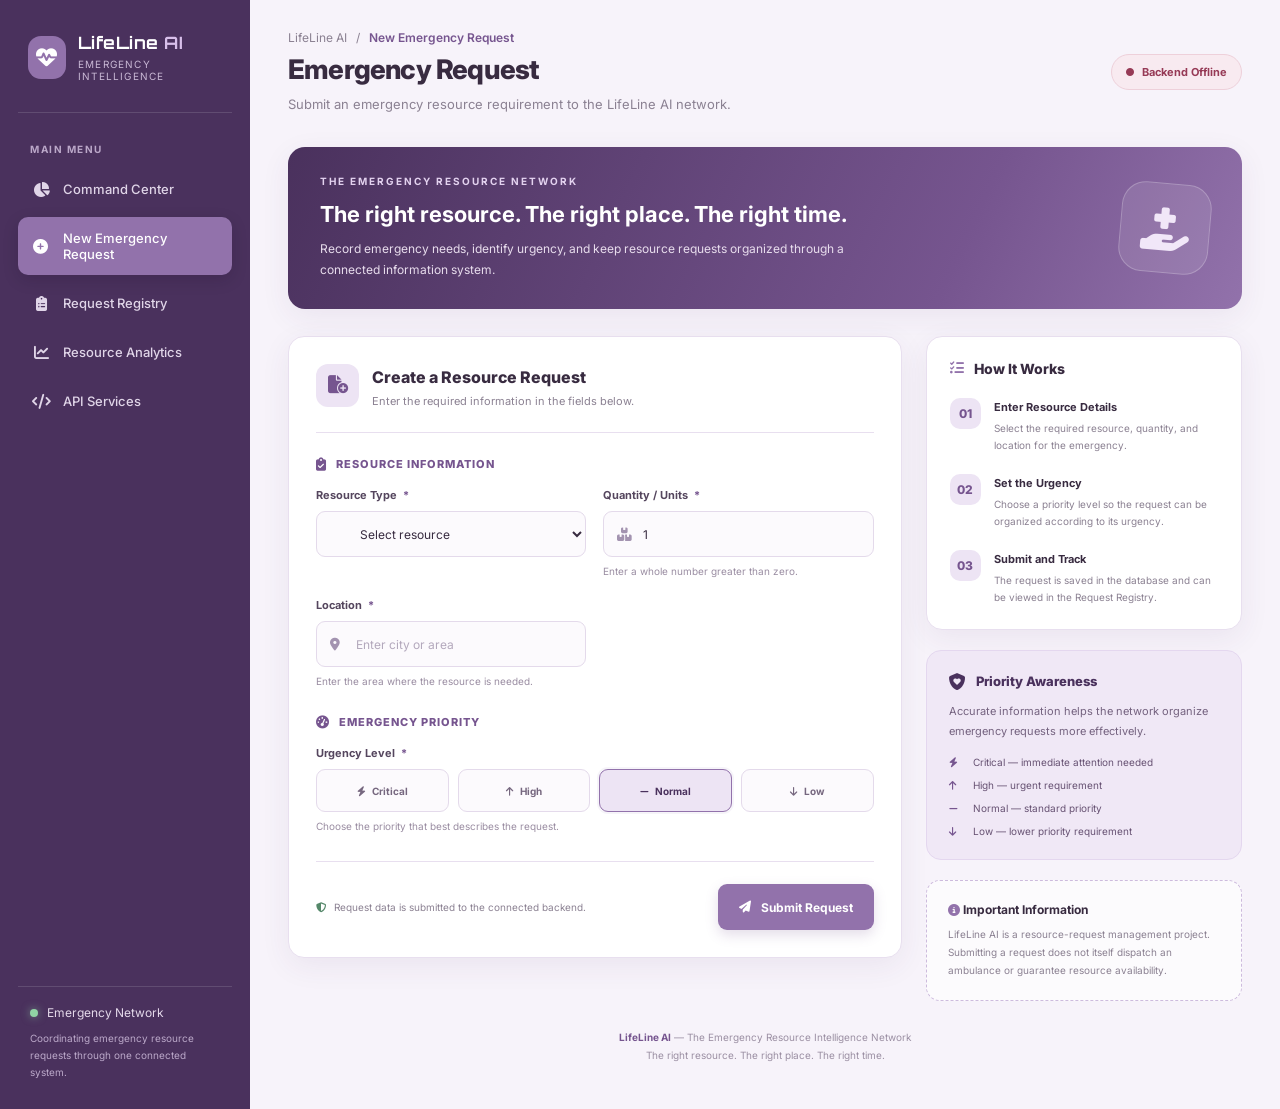
==== frontend/index.html @ 50d8b425 "Initial LifeLine AI project" ====
<!DOCTYPE html>
<html lang="en">
<head>
    <meta charset="UTF-8">
    <meta name="viewport" content="width=device-width, initial-scale=1.0">
    <title>LifeLine AI | New Emergency Request</title>

    <link href="https://fonts.googleapis.com/css2?family=Inter:wght@400;500;600;700;800&display=swap" rel="stylesheet">
    <link href="https://fonts.googleapis.com/css2?family=Orbitron:wght@500;600;700&display=swap" rel="stylesheet">
    <link rel="stylesheet" href="https://cdnjs.cloudflare.com/ajax/libs/font-awesome/6.5.2/css/all.min.css">

    <style>
        * {
            margin: 0;
            padding: 0;
            box-sizing: border-box;
        }

        :root {
            --background: #F7F3FA;
            --surface: #FFFFFF;
            --primary: #9272AB;
            --primary-dark: #76558F;
            --plum: #4A315D;
            --text: #382B40;
            --muted: #8B8192;
            --border: #E8DFEF;
            --lavender: #EDE4F4;
            --soft-purple: #F3ECF8;
            --green: #55886A;
            --red: #C93653;
            --shadow: 0 8px 30px rgba(74, 49, 93, 0.07);
        }

        body {
            font-family: 'Inter', sans-serif;
            background: var(--background);
            color: var(--text);
            min-height: 100vh;
        }

        .layout {
            display: flex;
            min-height: 100vh;
        }

        /* SIDEBAR */

        .sidebar {
            width: 250px;
            min-height: 100vh;
            background: var(--plum);
            color: white;
            padding: 28px 18px;
            display: flex;
            flex-direction: column;
            flex-shrink: 0;
        }

        .brand {
            display: flex;
            align-items: center;
            gap: 12px;
            padding: 4px 10px 30px;
            border-bottom: 1px solid rgba(255,255,255,0.13);
        }

        .brand-icon {
            width: 43px;
            height: 43px;
            background: #9272AB;
            border-radius: 13px;
            display: flex;
            align-items: center;
            justify-content: center;
            font-size: 21px;
        }

        .brand-name {
            font-family: 'Orbitron', sans-serif;
            font-size: 17px;
            font-weight: 700;
            letter-spacing: 0.5px;
        }

        .brand-name span {
            color: #D8BFEA;
        }

        .brand-subtitle {
            color: #C9B8D5;
            font-size: 10px;
            margin-top: 5px;
            letter-spacing: 1.2px;
        }

        .nav-heading {
            font-size: 10px;
            color: #BBA8C9;
            font-weight: 700;
            letter-spacing: 1.5px;
            margin: 30px 12px 13px;
        }

        .nav-link {
            display: flex;
            align-items: center;
            gap: 13px;
            text-decoration: none;
            color: #E0D5E8;
            padding: 13px 14px;
            border-radius: 10px;
            font-size: 13px;
            font-weight: 500;
            margin-bottom: 7px;
            transition: 0.2s ease;
        }

        .nav-link i {
            width: 18px;
            text-align: center;
            font-size: 15px;
        }

        .nav-link:hover {
            background: rgba(255,255,255,0.09);
            color: white;
        }

        .nav-link.active {
            background: #9272AB;
            color: white;
            box-shadow: 0 5px 16px rgba(20, 10, 30, 0.15);
        }

        .sidebar-bottom {
            margin-top: auto;
            padding: 18px 12px 0;
            border-top: 1px solid rgba(255,255,255,0.13);
        }

        .system-status {
            display: flex;
            align-items: center;
            gap: 9px;
            font-size: 12px;
            color: #E4D9EA;
        }

        .status-dot {
            height: 8px;
            width: 8px;
            background: #91D4A5;
            border-radius: 50%;
            box-shadow: 0 0 9px rgba(145,212,165,0.6);
        }

        .sidebar-note {
            font-size: 10px;
            color: #BBA8C9;
            line-height: 1.7;
            margin-top: 10px;
        }

        /* MAIN CONTENT */

        .main {
            flex: 1;
            min-width: 0;
            padding: 30px 38px 40px;
        }

        .topbar {
            display: flex;
            align-items: center;
            justify-content: space-between;
            gap: 18px;
            margin-bottom: 32px;
        }

        .breadcrumb {
            color: var(--muted);
            font-size: 12px;
            margin-bottom: 8px;
        }

        .breadcrumb span {
            color: var(--primary-dark);
            font-weight: 600;
        }

        .page-title {
            font-size: 27px;
            font-weight: 800;
            letter-spacing: -0.8px;
            color: var(--text);
        }

        .page-subtitle {
            color: var(--muted);
            font-size: 13px;
            margin-top: 8px;
            line-height: 1.6;
        }

        .connection {
            display: inline-flex;
            align-items: center;
            gap: 8px;
            background: #E8F4EB;
            color: var(--green);
            border: 1px solid #D2E8D7;
            border-radius: 30px;
            padding: 10px 14px;
            font-size: 11px;
            font-weight: 700;
            white-space: nowrap;
        }

        .connection i {
            font-size: 8px;
        }

        /* INTRO BANNER */

        .welcome-banner {
            position: relative;
            overflow: hidden;
            display: flex;
            justify-content: space-between;
            align-items: center;
            gap: 25px;
            background: linear-gradient(115deg, #4A315D, #76558F 70%, #9272AB);
            border-radius: 17px;
            padding: 28px 32px;
            color: white;
            margin-bottom: 27px;
            box-shadow: var(--shadow);
        }

        .welcome-content {
            position: relative;
            z-index: 1;
            max-width: 650px;
        }

        .eyebrow {
            font-size: 10px;
            letter-spacing: 2px;
            font-weight: 700;
            color: #E3D2EF;
            margin-bottom: 12px;
        }

        .welcome-banner h2 {
            font-size: 22px;
            line-height: 1.4;
            margin-bottom: 8px;
        }

        .welcome-banner p {
            color: #E8DDED;
            font-size: 12px;
            line-height: 1.8;
            max-width: 550px;
        }

        .banner-icon {
            width: 90px;
            height: 90px;
            border: 1px solid rgba(255,255,255,0.22);
            background: rgba(255,255,255,0.10);
            border-radius: 24px;
            display: flex;
            align-items: center;
            justify-content: center;
            flex-shrink: 0;
            font-size: 43px;
            color: #F1E7F8;
            transform: rotate(5deg);
        }

        /* CONTENT GRID */

        .content-grid {
            display: grid;
            grid-template-columns: minmax(0, 1.65fr) minmax(250px, 0.85fr);
            gap: 24px;
            align-items: start;
        }

        .card {
            background: var(--surface);
            border: 1px solid var(--border);
            border-radius: 16px;
            box-shadow: var(--shadow);
        }

        .form-card {
            padding: 27px;
        }

        .card-heading {
            display: flex;
            align-items: flex-start;
            gap: 13px;
            padding-bottom: 22px;
            border-bottom: 1px solid var(--border);
            margin-bottom: 24px;
        }

        .heading-icon {
            width: 43px;
            height: 43px;
            background: var(--lavender);
            color: var(--primary-dark);
            border-radius: 12px;
            display: flex;
            align-items: center;
            justify-content: center;
            font-size: 18px;
            flex-shrink: 0;
        }

        .card-heading h3 {
            font-size: 16px;
            font-weight: 800;
            margin: 3px 0 6px;
        }

        .card-heading p {
            font-size: 11px;
            line-height: 1.6;
            color: var(--muted);
        }

        .form-section-title {
            display: flex;
            align-items: center;
            gap: 9px;
            font-size: 11px;
            font-weight: 800;
            color: var(--primary-dark);
            text-transform: uppercase;
            letter-spacing: 1px;
            margin-bottom: 17px;
        }

        .form-section-title i {
            font-size: 13px;
        }

        .form-grid {
            display: grid;
            grid-template-columns: 1fr 1fr;
            gap: 19px 17px;
            margin-bottom: 26px;
        }

        .field {
            min-width: 0;
        }

        .field.full {
            grid-column: 1 / -1;
        }

        label {
            display: block;
            color: #55465E;
            font-size: 11px;
            font-weight: 700;
            margin-bottom: 9px;
        }

        .required {
            color: var(--primary-dark);
            margin-left: 3px;
        }

        .input-wrap {
            position: relative;
        }

        .input-wrap > i {
            position: absolute;
            left: 14px;
            top: 50%;
            transform: translateY(-50%);
            color: #A393B0;
            font-size: 13px;
            pointer-events: none;
        }

        input,
        select {
            width: 100%;
            height: 46px;
            border: 1px solid #E4DAEB;
            border-radius: 9px;
            padding: 0 13px 0 39px;
            font-family: 'Inter', sans-serif;
            font-size: 12px;
            color: var(--text);
            background: #FCFAFD;
            outline: none;
            transition: 0.2s ease;
        }

        input::placeholder {
            color: #B3A8BC;
        }

        select {
            cursor: pointer;
        }

        input:focus,
        select:focus {
            border-color: var(--primary);
            box-shadow: 0 0 0 3px rgba(146,114,171,0.13);
            background: white;
        }

        .field-help {
            color: #9A8DA2;
            font-size: 10px;
            margin-top: 7px;
            line-height: 1.5;
        }

        .urgency-options {
            display: grid;
            grid-template-columns: repeat(4, minmax(0, 1fr));
            gap: 9px;
        }

        .urgency-option {
            position: relative;
        }

        .urgency-option input {
            position: absolute;
            opacity: 0;
            width: 1px;
            height: 1px;
        }

        .urgency-option label {
            min-height: 43px;
            display: flex;
            align-items: center;
            justify-content: center;
            gap: 6px;
            padding: 8px 5px;
            margin: 0;
            background: #FCFAFD;
            border: 1px solid #E4DAEB;
            border-radius: 9px;
            color: #76677F;
            cursor: pointer;
            font-size: 10px;
            font-weight: 700;
            transition: 0.2s ease;
        }

        .urgency-option label i {
            font-size: 10px;
        }

        .urgency-option input:checked + label {
            background: var(--lavender);
            border-color: var(--primary);
            color: var(--plum);
            box-shadow: 0 0 0 2px rgba(146,114,171,0.08);
        }

        .urgency-option input:focus-visible + label {
            outline: 2px solid var(--primary);
            outline-offset: 3px;
        }

        .form-footer {
            border-top: 1px solid var(--border);
            padding-top: 22px;
            display: flex;
            align-items: center;
            justify-content: space-between;
            gap: 15px;
            flex-wrap: wrap;
        }

        .secure-note {
            display: flex;
            align-items: center;
            gap: 8px;
            font-size: 10px;
            color: var(--muted);
        }

        .secure-note i {
            color: var(--green);
        }

        .submit-btn {
            display: inline-flex;
            align-items: center;
            justify-content: center;
            gap: 10px;
            min-height: 46px;
            border: none;
            border-radius: 9px;
            padding: 0 21px;
            color: white;
            background: var(--primary);
            font-family: 'Inter', sans-serif;
            font-size: 12px;
            font-weight: 700;
            cursor: pointer;
            box-shadow: 0 5px 13px rgba(118,85,143,0.2);
            transition: 0.2s ease;
        }

        .submit-btn:hover {
            background: var(--primary-dark);
            transform: translateY(-1px);
            box-shadow: 0 7px 17px rgba(118,85,143,0.25);
        }

        .submit-btn:disabled {
            opacity: 0.65;
            cursor: wait;
            transform: none;
        }

        /* RIGHT SIDE */

        .right-column {
            display: flex;
            flex-direction: column;
            gap: 20px;
        }

        .info-card {
            padding: 23px;
        }

        .side-title {
            display: flex;
            align-items: center;
            gap: 10px;
            font-size: 14px;
            font-weight: 800;
            margin-bottom: 21px;
        }

        .side-title i {
            color: var(--primary);
        }

        .step {
            display: flex;
            gap: 13px;
            margin-bottom: 20px;
        }

        .step:last-child {
            margin-bottom: 0;
        }

        .step-number {
            width: 31px;
            height: 31px;
            flex-shrink: 0;
            border-radius: 10px;
            background: var(--lavender);
            color: var(--primary-dark);
            display: flex;
            align-items: center;
            justify-content: center;
            font-size: 12px;
            font-weight: 800;
        }

        .step h4 {
            font-size: 11px;
            margin: 2px 0 6px;
        }

        .step p {
            font-size: 10px;
            line-height: 1.7;
            color: var(--muted);
        }

        .priority-card {
            background: #F0E8F6;
            border: 1px solid #E4D7EF;
            border-radius: 15px;
            padding: 22px;
        }

        .priority-heading {
            display: flex;
            align-items: center;
            gap: 10px;
            color: var(--plum);
            font-size: 13px;
            font-weight: 800;
            margin-bottom: 12px;
        }

        .priority-heading i {
            font-size: 17px;
        }

        .priority-card p {
            color: #74627F;
            font-size: 11px;
            line-height: 1.8;
        }

        .priority-list {
            list-style: none;
            margin-top: 15px;
        }

        .priority-list li {
            display: flex;
            align-items: center;
            gap: 9px;
            font-size: 10px;
            color: #675273;
            margin-top: 11px;
        }

        .priority-list i {
            width: 15px;
            color: var(--primary-dark);
        }

        .contact-card {
            padding: 21px;
            border: 1px dashed #CDBBDD;
            border-radius: 14px;
            background: rgba(255,255,255,0.65);
        }

        .contact-card h4 {
            font-size: 12px;
            margin-bottom: 8px;
        }

        .contact-card p {
            font-size: 10px;
            color: var(--muted);
            line-height: 1.8;
        }

        /* FEEDBACK MESSAGE */

        .message {
            display: none;
            padding: 14px 16px;
            margin-bottom: 20px;
            border-radius: 10px;
            font-size: 12px;
            line-height: 1.7;
        }

        .message.success {
            display: block;
            background: #E8F4EB;
            color: #356D49;
            border: 1px solid #CDE6D3;
        }

        .message.error {
            display: block;
            background: #F8EAF0;
            color: #963A56;
            border: 1px solid #EED0DA;
        }

        .footer {
            text-align: center;
            padding: 27px 0 5px;
            color: #9B8FA3;
            font-size: 10px;
            line-height: 1.8;
        }

        .footer span {
            color: var(--primary-dark);
            font-weight: 700;
        }

        /* RESPONSIVE */

        @media (max-width: 1100px) {
            .main {
                padding: 27px 24px;
            }

            .content-grid {
                grid-template-columns: minmax(0, 1fr);
            }

            .right-column {
                display: grid;
                grid-template-columns: 1fr 1fr;
                align-items: start;
            }

            .contact-card {
                grid-column: 1 / -1;
            }
        }

        @media (max-width: 760px) {
            .layout {
                flex-direction: column;
            }

            .sidebar {
                width: 100%;
                min-height: auto;
                padding: 17px;
            }

            .brand {
                padding-bottom: 16px;
            }

            .nav-heading,
            .sidebar-bottom {
                display: none;
            }

            .sidebar nav {
                display: flex;
                gap: 7px;
                overflow-x: auto;
                padding-top: 14px;
            }

            .nav-link {
                flex-shrink: 0;
                margin: 0;
                padding: 11px 12px;
                font-size: 11px;
            }

            .nav-link i {
                font-size: 13px;
            }

            .main {
                padding: 24px 17px;
            }

            .topbar {
                align-items: flex-start;
                flex-direction: column;
                margin-bottom: 24px;
            }

            .page-title {
                font-size: 23px;
            }

            .welcome-banner {
                padding: 23px;
            }

            .welcome-banner h2 {
                font-size: 19px;
            }

            .banner-icon {
                width: 62px;
                height: 62px;
                font-size: 29px;
                border-radius: 18px;
            }

            .form-card {
                padding: 21px 17px;
            }

            .right-column {
                grid-template-columns: 1fr;
            }

            .contact-card {
                grid-column: auto;
            }
        }

        @media (max-width: 480px) {
            .welcome-banner {
                padding: 20px;
            }

            .banner-icon {
                display: none;
            }

            .form-grid {
                grid-template-columns: 1fr;
                gap: 17px;
            }

            .field.full {
                grid-column: auto;
            }

            .urgency-options {
                grid-template-columns: 1fr 1fr;
            }

            .form-footer {
                align-items: stretch;
                flex-direction: column;
            }

            .submit-btn {
                width: 100%;
            }
        }
    </style>
</head>

<body>

<div class="layout">

    <!-- SIDEBAR -->
    <aside class="sidebar">

        <div class="brand">
            <div class="brand-icon">
                <i class="fa-solid fa-heart-pulse"></i>
            </div>

            <div>
                <div class="brand-name">LifeLine <span>AI</span></div>
                <div class="brand-subtitle">EMERGENCY INTELLIGENCE</div>
            </div>
        </div>

        <div class="nav-heading">MAIN MENU</div>

        <nav>
            <a href="dashboard.html" class="nav-link">
                <i class="fa-solid fa-chart-pie"></i>
                <span>Command Center</span>
            </a>

            <a href="index.html" class="nav-link active">
                <i class="fa-solid fa-plus-circle"></i>
                <span>New Emergency Request</span>
            </a>

            <a href="requests.html" class="nav-link">
                <i class="fa-solid fa-clipboard-list"></i>
                <span>Request Registry</span>
            </a>

            <a href="dashboard.html#analytics" class="nav-link">
                <i class="fa-solid fa-chart-line"></i>
                <span>Resource Analytics</span>
            </a>

            <a href="http://127.0.0.1:8000/docs" target="_blank" rel="noopener" class="nav-link">
                <i class="fa-solid fa-code"></i>
                <span>API Services</span>
            </a>
        </nav>

        <div class="sidebar-bottom">
            <div class="system-status">
                <span class="status-dot"></span>
                <span>Emergency Network</span>
            </div>

            <p class="sidebar-note">
                Coordinating emergency resource requests through one connected system.
            </p>
        </div>

    </aside>

    <!-- MAIN CONTENT -->
    <main class="main">

        <header class="topbar">
            <div>
                <div class="breadcrumb">
                    LifeLine AI &nbsp; / &nbsp; <span>New Emergency Request</span>
                </div>

                <h1 class="page-title">Emergency Request</h1>

                <p class="page-subtitle">
                    Submit an emergency resource requirement to the LifeLine AI network.
                </p>
            </div>

            <div class="connection" id="connectionStatus">
                <i class="fa-solid fa-circle"></i>
                <span>Checking connection...</span>
            </div>
        </header>

        <!-- WELCOME BANNER -->
        <section class="welcome-banner">
            <div class="welcome-content">
                <div class="eyebrow">THE EMERGENCY RESOURCE NETWORK</div>

                <h2>The right resource. The right place. The right time.</h2>

                <p>
                    Record emergency needs, identify urgency, and keep resource
                    requests organized through a connected information system.
                </p>
            </div>

            <div class="banner-icon">
                <i class="fa-solid fa-hand-holding-medical"></i>
            </div>
        </section>

        <div id="formMessage" class="message" role="status" aria-live="polite"></div>

        <div class="content-grid">

            <!-- REQUEST FORM -->
            <section class="card form-card">

                <div class="card-heading">
                    <div class="heading-icon">
                        <i class="fa-solid fa-file-circle-plus"></i>
                    </div>

                    <div>
                        <h3>Create a Resource Request</h3>
                        <p>Enter the required information in the fields below.</p>
                    </div>
                </div>

                <form id="requestForm">

                    <div class="form-section-title">
                        <i class="fa-solid fa-clipboard-check"></i>
                        Resource Information
                    </div>

                    <div class="form-grid">

                        <div class="field">
                            <label for="resource">
                                Resource Type <span class="required">*</span>
                            </label>

                            <div class="input-wrap">
                                <i class="fa-solid fa-box-medical"></i>

                                <select id="resource" name="resource" required>
                                    <option value="">Select resource</option>
                                    <option value="Blood">Blood</option>
                                    <option value="Medical Supplies">Medical Supplies</option>
                                    <option value="Ambulance">Ambulance</option>
                                </select>
                            </div>
                        </div>

                        <div class="field" id="bloodGroupField">
                            <label for="blood_group">
                                Blood Group
                            </label>

                            <div class="input-wrap">
                                <i class="fa-solid fa-droplet"></i>

                                <select id="blood_group" name="blood_group">
                                    <option value="">Select blood group</option>
                                    <option value="A+">A+</option>
                                    <option value="A-">A-</option>
                                    <option value="B+">B+</option>
                                    <option value="B-">B-</option>
                                    <option value="AB+">AB+</option>
                                    <option value="AB-">AB-</option>
                                    <option value="O+">O+</option>
                                    <option value="O-">O-</option>
                                </select>
                            </div>

                            <p class="field-help">Required only when Blood is selected.</p>
                        </div>

                        <div class="field">
                            <label for="units">
                                Quantity / Units <span class="required">*</span>
                            </label>

                            <div class="input-wrap">
                                <i class="fa-solid fa-boxes-stacked"></i>

                                <input
                                    type="number"
                                    id="units"
                                    name="units"
                                    min="1"
                                    step="1"
                                    value="1"
                                    required
                                    placeholder="Enter quantity"
                                >
                            </div>

                            <p class="field-help">Enter a whole number greater than zero.</p>
                        </div>

                        <div class="field">
                            <label for="location">
                                Location <span class="required">*</span>
                            </label>

                            <div class="input-wrap">
                                <i class="fa-solid fa-location-dot"></i>

                                <input
                                    type="text"
                                    id="location"
                                    name="location"
                                    required
                                    minlength="2"
                                    maxlength="150"
                                    placeholder="Enter city or area"
                                >
                            </div>

                            <p class="field-help">Enter the area where the resource is needed.</p>
                        </div>

                    </div>

                    <div class="form-section-title">
                        <i class="fa-solid fa-gauge-high"></i>
                        Emergency Priority
                    </div>

                    <div class="field full" style="margin-bottom: 27px;">

                        <label>
                            Urgency Level <span class="required">*</span>
                        </label>

                        <div class="urgency-options">

                            <div class="urgency-option">
                                <input
                                    type="radio"
                                    id="urgencyCritical"
                                    name="urgency"
                                    value="Critical"
                                    required
                                >
                                <label for="urgencyCritical">
                                    <i class="fa-solid fa-bolt"></i>
                                    Critical
                                </label>
                            </div>

                            <div class="urgency-option">
                                <input
                                    type="radio"
                                    id="urgencyHigh"
                                    name="urgency"
                                    value="High"
                                >
                                <label for="urgencyHigh">
                                    <i class="fa-solid fa-arrow-up"></i>
                                    High
                                </label>
                            </div>

                            <div class="urgency-option">
                                <input
                                    type="radio"
                                    id="urgencyNormal"
                                    name="urgency"
                                    value="Normal"
                                    checked
                                >
                                <label for="urgencyNormal">
                                    <i class="fa-solid fa-minus"></i>
                                    Normal
                                </label>
                            </div>

                            <div class="urgency-option">
                                <input
                                    type="radio"
                                    id="urgencyLow"
                                    name="urgency"
                                    value="Low"
                                >
                                <label for="urgencyLow">
                                    <i class="fa-solid fa-arrow-down"></i>
                                    Low
                                </label>
                            </div>

                        </div>

                        <p class="field-help">
                            Choose the priority that best describes the request.
                        </p>

                    </div>

                    <div class="form-footer">

                        <div class="secure-note">
                            <i class="fa-solid fa-shield-halved"></i>
                            Request data is submitted to the connected backend.
                        </div>

                        <button type="submit" class="submit-btn" id="submitBtn">
                            <i class="fa-solid fa-paper-plane"></i>
                            <span>Submit Request</span>
                        </button>

                    </div>

                </form>
            </section>

            <!-- INFORMATION PANEL -->
            <aside class="right-column">

                <section class="card info-card">

                    <h3 class="side-title">
                        <i class="fa-solid fa-list-check"></i>
                        How It Works
                    </h3>

                    <div class="step">
                        <div class="step-number">01</div>
                        <div>
                            <h4>Enter Resource Details</h4>
                            <p>
                                Select the required resource, quantity, and
                                location for the emergency.
                            </p>
                        </div>
                    </div>

                    <div class="step">
                        <div class="step-number">02</div>
                        <div>
                            <h4>Set the Urgency</h4>
                            <p>
                                Choose a priority level so the request can be
                                organized according to its urgency.
                            </p>
                        </div>
                    </div>

                    <div class="step">
                        <div class="step-number">03</div>
                        <div>
                            <h4>Submit and Track</h4>
                            <p>
                                The request is saved in the database and can
                                be viewed in the Request Registry.
                            </p>
                        </div>
                    </div>

                </section>

                <section class="priority-card">

                    <h3 class="priority-heading">
                        <i class="fa-solid fa-shield-heart"></i>
                        Priority Awareness
                    </h3>

                    <p>
                        Accurate information helps the network organize
                        emergency requests more effectively.
                    </p>

                    <ul class="priority-list">
                        <li>
                            <i class="fa-solid fa-bolt"></i>
                            Critical — immediate attention needed
                        </li>

                        <li>
                            <i class="fa-solid fa-arrow-up"></i>
                            High — urgent requirement
                        </li>

                        <li>
                            <i class="fa-solid fa-minus"></i>
                            Normal — standard priority
                        </li>

                        <li>
                            <i class="fa-solid fa-arrow-down"></i>
                            Low — lower priority requirement
                        </li>
                    </ul>

                </section>

                <section class="contact-card">
                    <h4>
                        <i class="fa-solid fa-circle-info" style="color: #9272AB;"></i>
                        Important Information
                    </h4>

                    <p>
                        LifeLine AI is a resource-request management project.
                        Submitting a request does not itself dispatch an
                        ambulance or guarantee resource availability.
                    </p>
                </section>

            </aside>

        </div>

        <footer class="footer">
            <span>LifeLine AI</span> — The Emergency Resource Intelligence Network
            <br>
            The right resource. The right place. The right time.
        </footer>

    </main>

</div>

<script>
    const API_URL = "http://127.0.0.1:8000";

    const form = document.getElementById("requestForm");
    const resourceSelect = document.getElementById("resource");
    const bloodGroupSelect = document.getElementById("blood_group");
    const bloodGroupField = document.getElementById("bloodGroupField");
    const submitBtn = document.getElementById("submitBtn");
    const formMessage = document.getElementById("formMessage");
    const connectionStatus = document.getElementById("connectionStatus");

    // Show the blood group field only for Blood requests.
    function updateBloodGroupField() {
        const isBlood = resourceSelect.value === "Blood";

        bloodGroupField.style.display = isBlood ? "block" : "none";
        bloodGroupSelect.required = isBlood;

        if (!isBlood) {
            bloodGroupSelect.value = "";
        }
    }

    resourceSelect.addEventListener("change", updateBloodGroupField);
    updateBloodGroupField();

    // Check whether the backend is available.
    async function checkConnection() {
        try {
            const response = await fetch(API_URL + "/");

            if (!response.ok) {
                throw new Error("Backend is unavailable");
            }

            connectionStatus.innerHTML =
                '<i class="fa-solid fa-circle"></i><span>Backend Connected</span>';

        } catch (error) {
            connectionStatus.innerHTML =
                '<i class="fa-solid fa-circle"></i><span>Backend Offline</span>';

            connectionStatus.style.background = "#F8EAF0";
            connectionStatus.style.color = "#963A56";
            connectionStatus.style.borderColor = "#EED0DA";
        }
    }

    function showMessage(type, message) {
        formMessage.className = "message " + type;
        formMessage.textContent = message;
        formMessage.scrollIntoView({
            behavior: "smooth",
            block: "nearest"
        });
    }

    // Submit the emergency request to FastAPI.
    form.addEventListener("submit", async function(event) {
        event.preventDefault();

        const resource = resourceSelect.value;
        const bloodGroup = bloodGroupSelect.value;
        const units = Number(document.getElementById("units").value);
        const location = document.getElementById("location").value.trim();
        const urgency = document.querySelector(
            'input[name="urgency"]:checked'
        )?.value;

        if (!resource || !location || !urgency) {
            showMessage("error", "Please complete all required fields.");
            return;
        }

        if (!Number.isInteger(units) || units < 1) {
            showMessage("error", "Quantity must be a whole number greater than zero.");
            return;
        }

        if (location.length < 2) {
            showMessage("error", "Please enter a valid location.");
            return;
        }

        if (resource === "Blood" && !bloodGroup) {
            showMessage("error", "Please select a blood group.");
            return;
        }

        const requestData = {
    resource: resource,
    blood_group: resource === "Blood" ? bloodGroup : "",
    units: units,
    location: location,
    urgency: urgency
};

        submitBtn.disabled = true;
        submitBtn.innerHTML =
            '<i class="fa-solid fa-spinner fa-spin"></i><span>Submitting...</span>';

        formMessage.className = "message";
        formMessage.textContent = "";

        try {
            const response = await fetch(API_URL + "/request", {
                method: "POST",
                headers: {
                    "Content-Type": "application/json"
                },
                body: JSON.stringify(requestData)
            });

            const result = await response.json();

            if (!response.ok) {
                let errorText = "Unable to submit the request.";

                if (result.detail) {
                    if (Array.isArray(result.detail)) {
                        errorText = result.detail
                            .map(item => item.msg || "Invalid input")
                            .join(". ");
                    } else {
                        errorText = result.detail;
                    }
                }

                throw new Error(errorText);
            }

            showMessage(
                "success",
                "Emergency request submitted successfully! Your request has been saved. Open the Request Registry or Dashboard to view the updated information."
            );

            form.reset();
            updateBloodGroupField();
            document.getElementById("units").value = 1;
            document.getElementById("urgencyNormal").checked = true;

            checkConnection();

        } catch (error) {
            showMessage(
                "error",
                error.message.includes("Failed to fetch")
                    ? "Could not connect to the backend. Make sure the FastAPI server is running, then try again."
                    : error.message
            );
        } finally {
            submitBtn.disabled = false;
            submitBtn.innerHTML =
                '<i class="fa-solid fa-paper-plane"></i><span>Submit Request</span>';
        }
    });

    checkConnection();
</script>

</body>
</html>
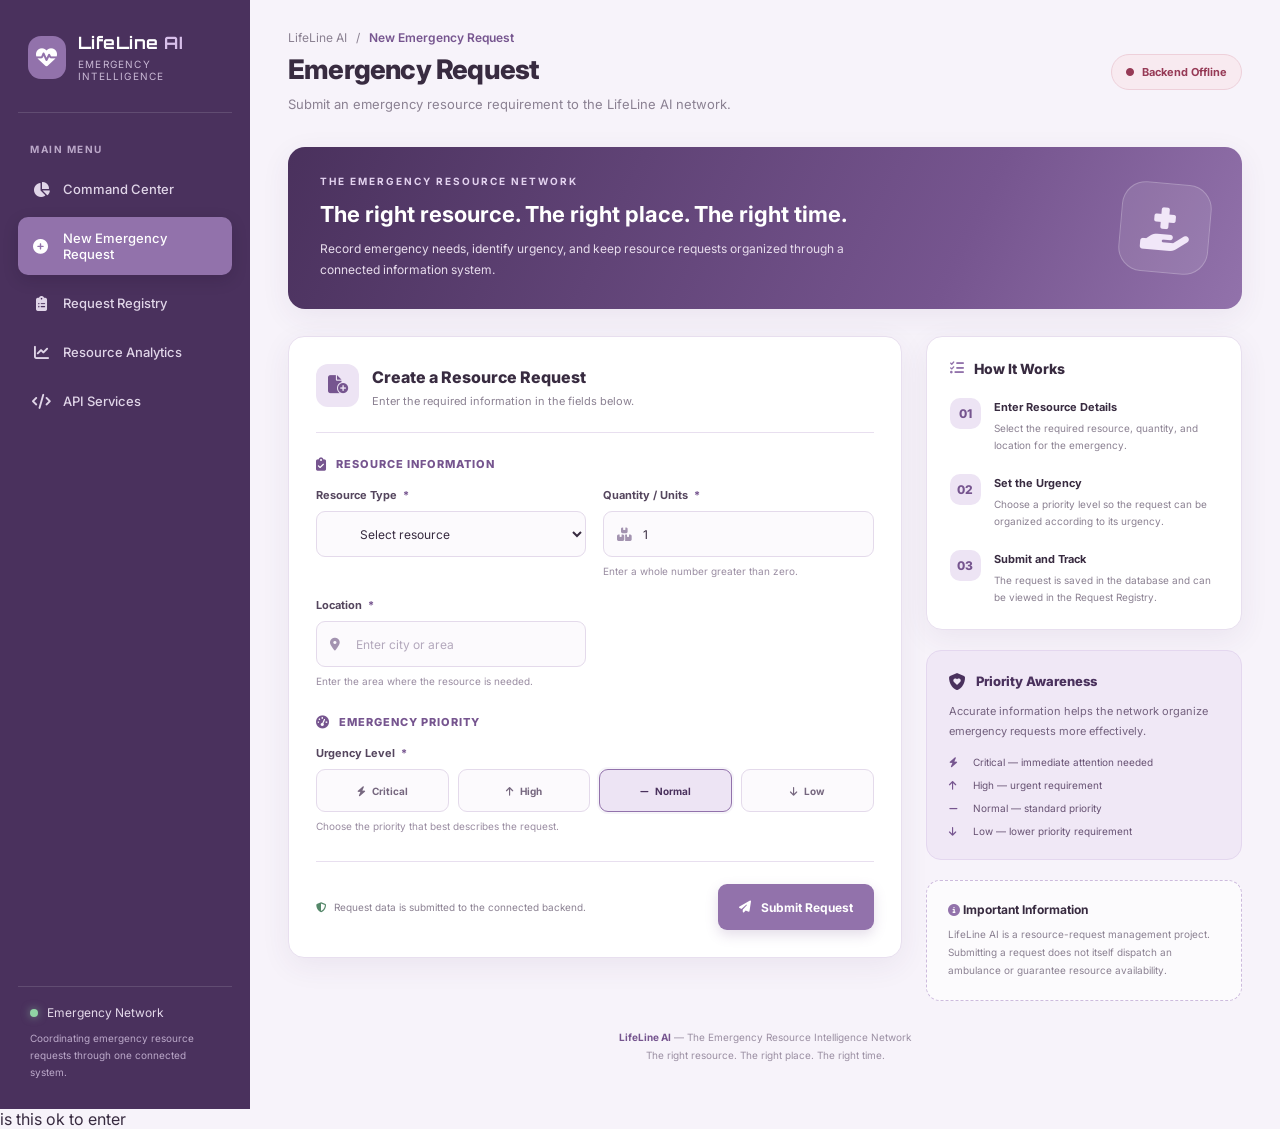
==== commit c132267e: "Update index.html" ====
--- a/frontend/index.html
+++ b/frontend/index.html
@@ -1,4 +1,3 @@
-
 <!DOCTYPE html>
 <html lang="en">
 <head>
@@ -873,7 +872,7 @@
                 <span>Resource Analytics</span>
             </a>
 
-            <a href="http://127.0.0.1:8000/docs" target="_blank" rel="noopener" class="nav-link">
+            <a href="/.netlify/functions/request" target="_blank" rel="noopener" class="nav-link">
                 <i class="fa-solid fa-code"></i>
                 <span>API Services</span>
             </a>
@@ -1248,7 +1247,7 @@
 </div>
 
 <script>
-    const API_URL = "http://127.0.0.1:8000";
+    const API_URL = "/.netlify/functions/request";
 
     const form = document.getElementById("requestForm");
     const resourceSelect = document.getElementById("resource");
@@ -1276,7 +1275,7 @@
     // Check whether the backend is available.
     async function checkConnection() {
         try {
-            const response = await fetch(API_URL + "/");
+            const response = await fetch(API_URL);
 
             if (!response.ok) {
                 throw new Error("Backend is unavailable");
@@ -1352,7 +1351,7 @@
         formMessage.textContent = "";
 
         try {
-            const response = await fetch(API_URL + "/request", {
+            const response = await fetch(API_URL, {
                 method: "POST",
                 headers: {
                     "Content-Type": "application/json"
@@ -1394,7 +1393,7 @@
             showMessage(
                 "error",
                 error.message.includes("Failed to fetch")
-                    ? "Could not connect to the backend. Make sure the FastAPI server is running, then try again."
+                    ? "Could not connect to LifeLine AI. Please try again."
                     : error.message
             );
         } finally {
@@ -1409,3 +1408,7 @@
 
 </body>
 </html>
+
+
+
+is this ok to enter
